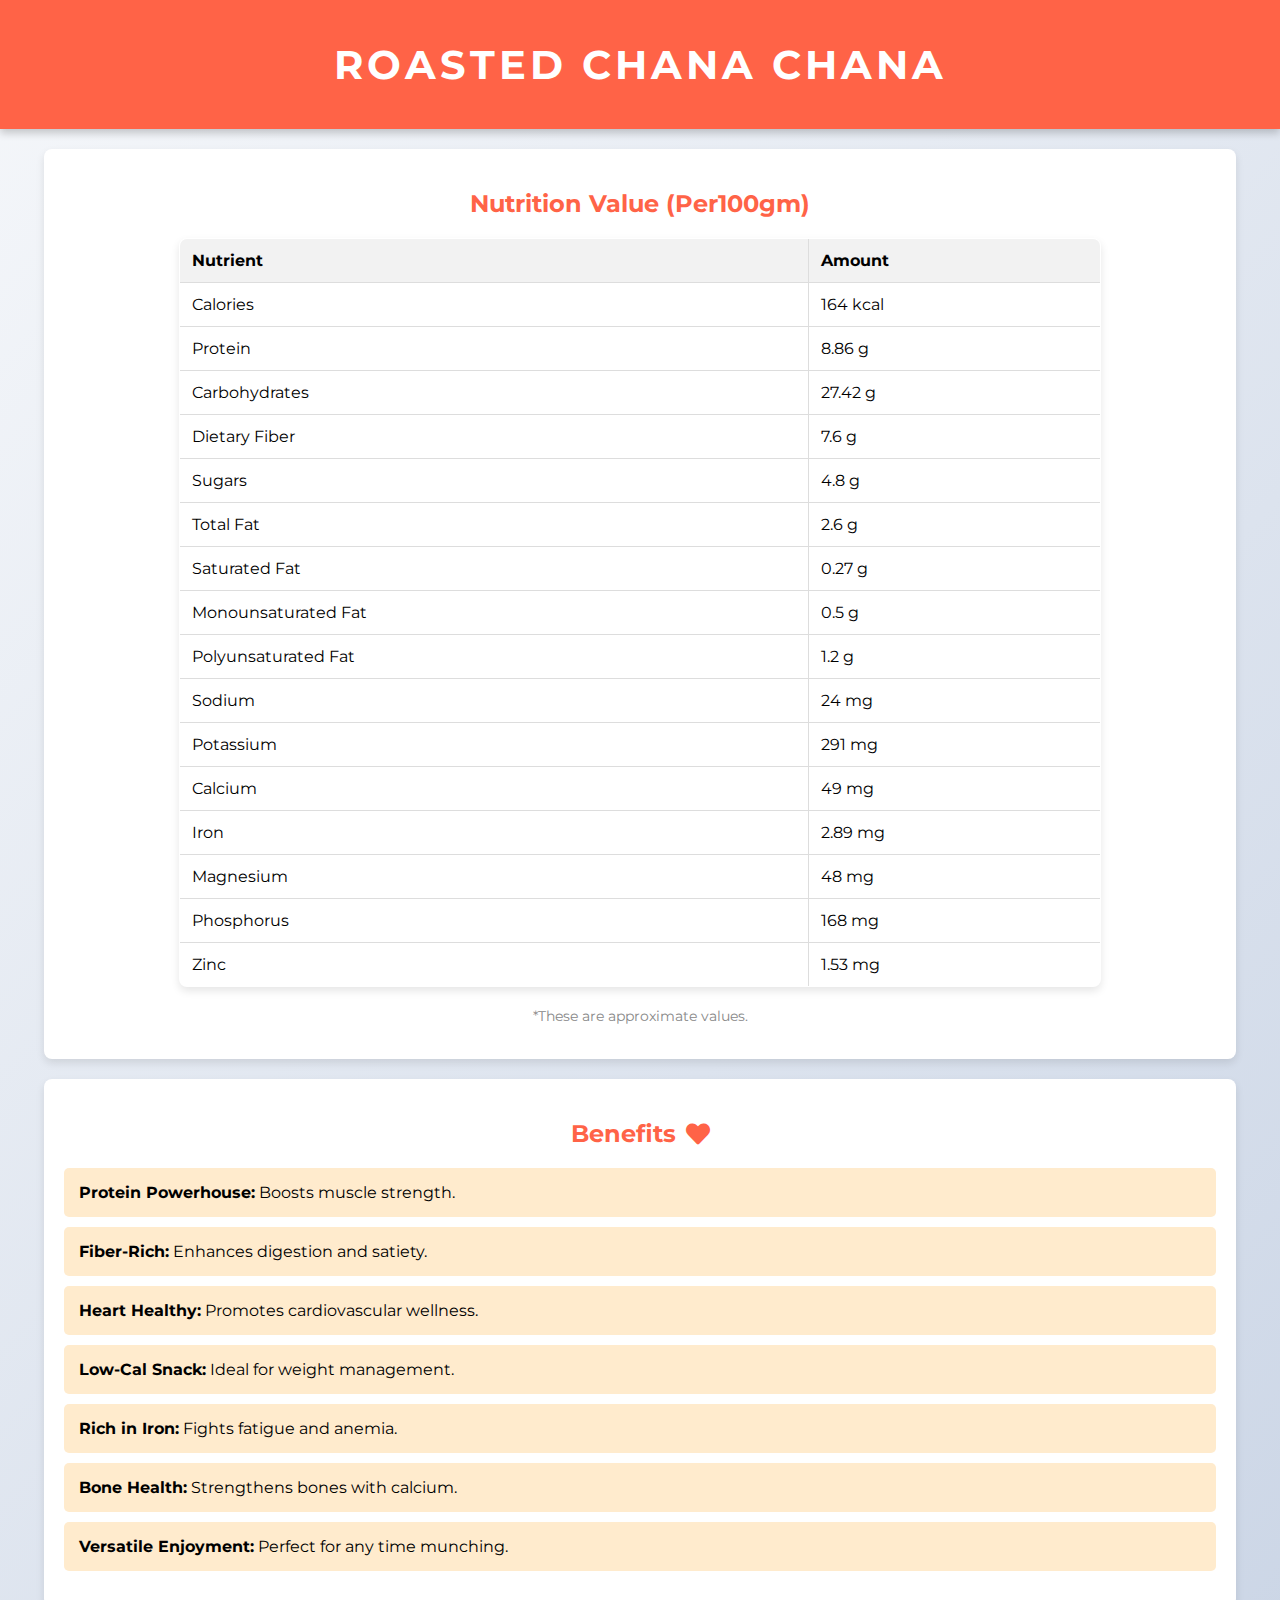
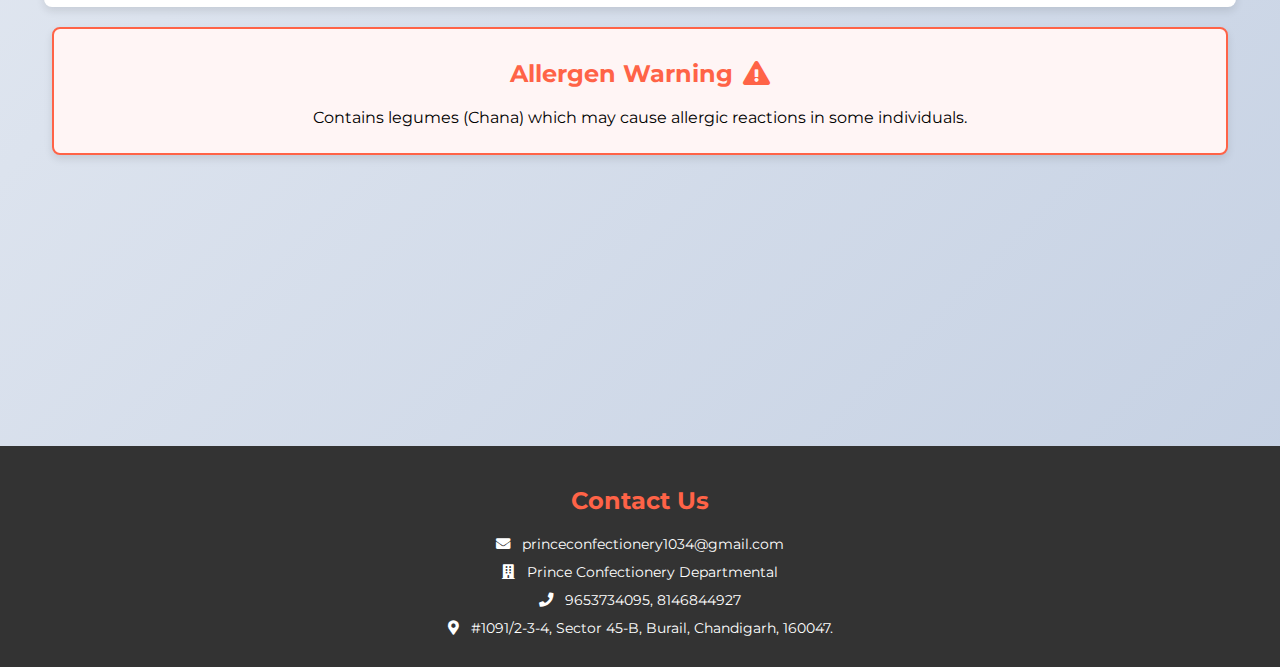
==== Chana/index.html @ 110889d0 "Add files via upload" ====
<!DOCTYPE html>
<html lang="en">
<head>
    <meta charset="UTF-8">
    <meta name="viewport" content="width=device-width, initial-scale=1.0">
    <title>Roasted Chana - Nutrition & Benefits</title>
    <link rel="stylesheet" href="styles.css">
    <link rel="stylesheet" href="https://cdnjs.cloudflare.com/ajax/libs/font-awesome/5.15.3/css/all.min.css">
</head>
<body>
    <header>
        <h1>Roasted Chana Chana</h1>


        
    </header>
    <section id="nutrition">
        <h2>Nutrition Value (Per100gm)</h2>
        <table>
            <tr><th>Nutrient</th><th>Amount</th></tr>
            <tr><td>Calories</td><td>164 kcal</td></tr>
            <tr><td>Protein</td><td>8.86 g</td></tr>
            <tr><td>Carbohydrates</td><td>27.42 g</td></tr>
            <tr><td>Dietary Fiber</td><td>7.6 g</td></tr>
            <tr><td>Sugars</td><td>4.8 g</td></tr>
            <tr><td>Total Fat</td><td>2.6 g</td></tr>
            <tr><td>Saturated Fat</td><td>0.27 g</td></tr>
            <tr><td>Monounsaturated Fat</td><td>0.5 g</td></tr>
            <tr><td>Polyunsaturated Fat</td><td>1.2 g</td></tr>
            <tr><td>Sodium</td><td>24 mg</td></tr>
            <tr><td>Potassium</td><td>291 mg</td></tr>
            <tr><td>Calcium</td><td>49 mg</td></tr>
            <tr><td>Iron</td><td>2.89 mg</td></tr>
            <tr><td>Magnesium</td><td>48 mg</td></tr>
            <tr><td>Phosphorus</td><td>168 mg</td></tr>
            <tr><td>Zinc</td><td>1.53 mg</td></tr>
        </table>
        <p class="approx-values">*These are approximate values.</p>
    </section>
    <section id="benefits">
        <h2>Benefits <i class="fas fa-heart beating-heart"></i></h2>
        <ul>
            <li><strong>Protein Powerhouse:</strong> Boosts muscle strength.</li>
            <li><strong>Fiber-Rich:</strong> Enhances digestion and satiety.</li>
            <li><strong>Heart Healthy:</strong> Promotes cardiovascular wellness.</li>
            <li><strong>Low-Cal Snack:</strong> Ideal for weight management.</li>
            <li><strong>Rich in Iron:</strong> Fights fatigue and anemia.</li>
            <li><strong>Bone Health:</strong> Strengthens bones with calcium.</li>
            <li><strong>Versatile Enjoyment:</strong> Perfect for any time munching.</li>
        </ul>
    </section>
    <section id="allergens">
        <h2>Allergen Warning <i class="fas fa-exclamation-triangle"></i></h2>
        <p>Contains legumes (Chana) which may cause allergic reactions in some individuals.</p>
    </section>
    <section id="products">
        <h2>Try Our Other Products</h2>
        <div class="product">
            <img src="Soyabean.png" alt="Roasted Wheat">
            <p>Roasted Wheat</p>
        </div>
        <div class="product">
            <img src="Soyabean.png" alt="Roasted Bajra">
            <p>Roasted Bajra</p>
        </div>
        <div class="product">
            <a href="www.google.com" ><img src="Soyabean.png" alt="Roasted Soyabean"></a>
            <p>Roasted Soyabean</p>
        </div>
    </section>
    <footer>
        <h2>Contact Us</h2>
        <p><i class="fas fa-envelope"></i> princeconfectionery1034@gmail.com</p>
        <p><i class="fas fa-building"></i> Prince Confectionery Departmental</p>
        <p><i class="fas fa-phone"></i> 9653734095, 8146844927</p>
        <p><a href="https://maps.app.goo.gl/eASZc3ois9UFohSb9" ><i class="fas fa-map-marker-alt"></i> #1091/2-3-4, Sector 45-B, Burail, Chandigarh, 160047.</a></p>
    </footer>
    <script src="scripts.js"></script>
</body>
</html>
---- Chana/styles.css ----
@import url('https://fonts.googleapis.com/css2?family=Montserrat:wght@400;700&display=swap');

body {
    font-family: 'Montserrat', sans-serif;
    margin: 0;
    padding: 0;
    box-sizing: border-box;
    background: linear-gradient(135deg, #f5f7fa 0%, #c3cfe2 100%);
    animation: fadeIn 1s ease-in;
}

@keyframes fadeIn {
    from { opacity: 0; }
    to { opacity: 1; }
}

header {
    background-color: #ff6347;
    padding: 40px;
    text-align: center;
    box-shadow: 0 4px 8px rgba(0, 0, 0, 0.2);
    position: relative;
    z-index: 1;
    overflow: hidden;
}

header h1 {
    margin: 0;
    color: #fff;
    font-size: 2.5rem;
    text-transform: uppercase;
    letter-spacing: 4px;
    position: relative;
    animation: headerAnimation 3s infinite;
}

@keyframes headerAnimation {
    0% { transform: translateX(0); }
    50% { transform: translateX(-10px); }
    100% { transform: translateX(0); }
}

section {
    padding: 20px;
    margin: 20px auto;
    border-radius: 8px;
    box-shadow: 0 4px 8px rgba(0, 0, 0, 0.1);
    background: #fff;
    max-width: 90%;
}

h2 {
    color: #ff6347;
    display: flex;
    align-items: center;
    justify-content: center;
}

#allergen h2{
    text-align: center;
}

h2 i {
    margin-left: 10px;
}

table {
    width: 80%;
    border-collapse: collapse;
    margin: 0 auto 20px auto;
    box-shadow: 0 4px 8px rgba(0, 0, 0, 0.1);
    border-radius: 8px;
    overflow: hidden;
}

table, th, td {
    border: 1px solid #ddd;
}

th, td {
    padding: 12px;
    text-align: left;
}

th {
    background-color: #f2f2f2;
}

.approx-values {
    color: #888;
    font-size: 0.9em;
    text-align: center;
}

ul {
    list-style: none;
    padding: 0;
}

ul li {
    background-color: #ffebcd;
    margin: 10px 0;
    padding: 15px;
    border-radius: 5px;
    transition: background-color 0.3s;
}

ul li:hover {
    background-color: #ffe4b5;
}

.beating-heart {
    animation: heartbeat 4s infinite;
}

@keyframes heartbeat {
    0%, 20%, 40%, 60%, 80%, 100% {
        transform: scale(1);
    }
    10%, 30%, 50%, 70%, 90% {
        transform: scale(1.1);
    }
}

#allergens {
    border: 2px solid #ff6347;
    padding: 10px;
    border-radius: 8px;
    background: #fff5f5;
    text-align: center;
}

#products {
    display: flex;
    justify-content: space-around;
    align-items: center;
    flex-wrap: wrap;
}

.product {
    margin: 10px;
    text-align: center;
}

.product img {
    width: 120px;
    height: 120px;
    border-radius: 8px;
    padding: 8px;
    /* box-shadow: 0 4px 8px rgba(0, 0, 0, 0.2); */
    transition: background-color 0.3s;
    cursor: pointer;
}

.product img:hover {
    background-color: rgba(255, 99, 71, 0.1);
}

footer {
    background-color: #333;
    color: #fff;
    padding: 20px;
    text-align: center;
}

footer p {
    margin: 10px 0;
    font-size: 0.9em;
}

footer i {
    margin-right: 8px;
}

footer p a{
    background-color: #333;
    color: #fff;
    text-decoration: none;
    text-align: center;
}

@media only screen and (max-width: 600px) {
    h1, h2 {
        font-size: 1.5rem;
    }

    th, td {
        font-size: 0.9rem;
    }

    ul li {
        font-size: 1rem;
    }

    footer p {
        font-size: 0.9rem;
    }

    table {
        width: 100%;
    }
}
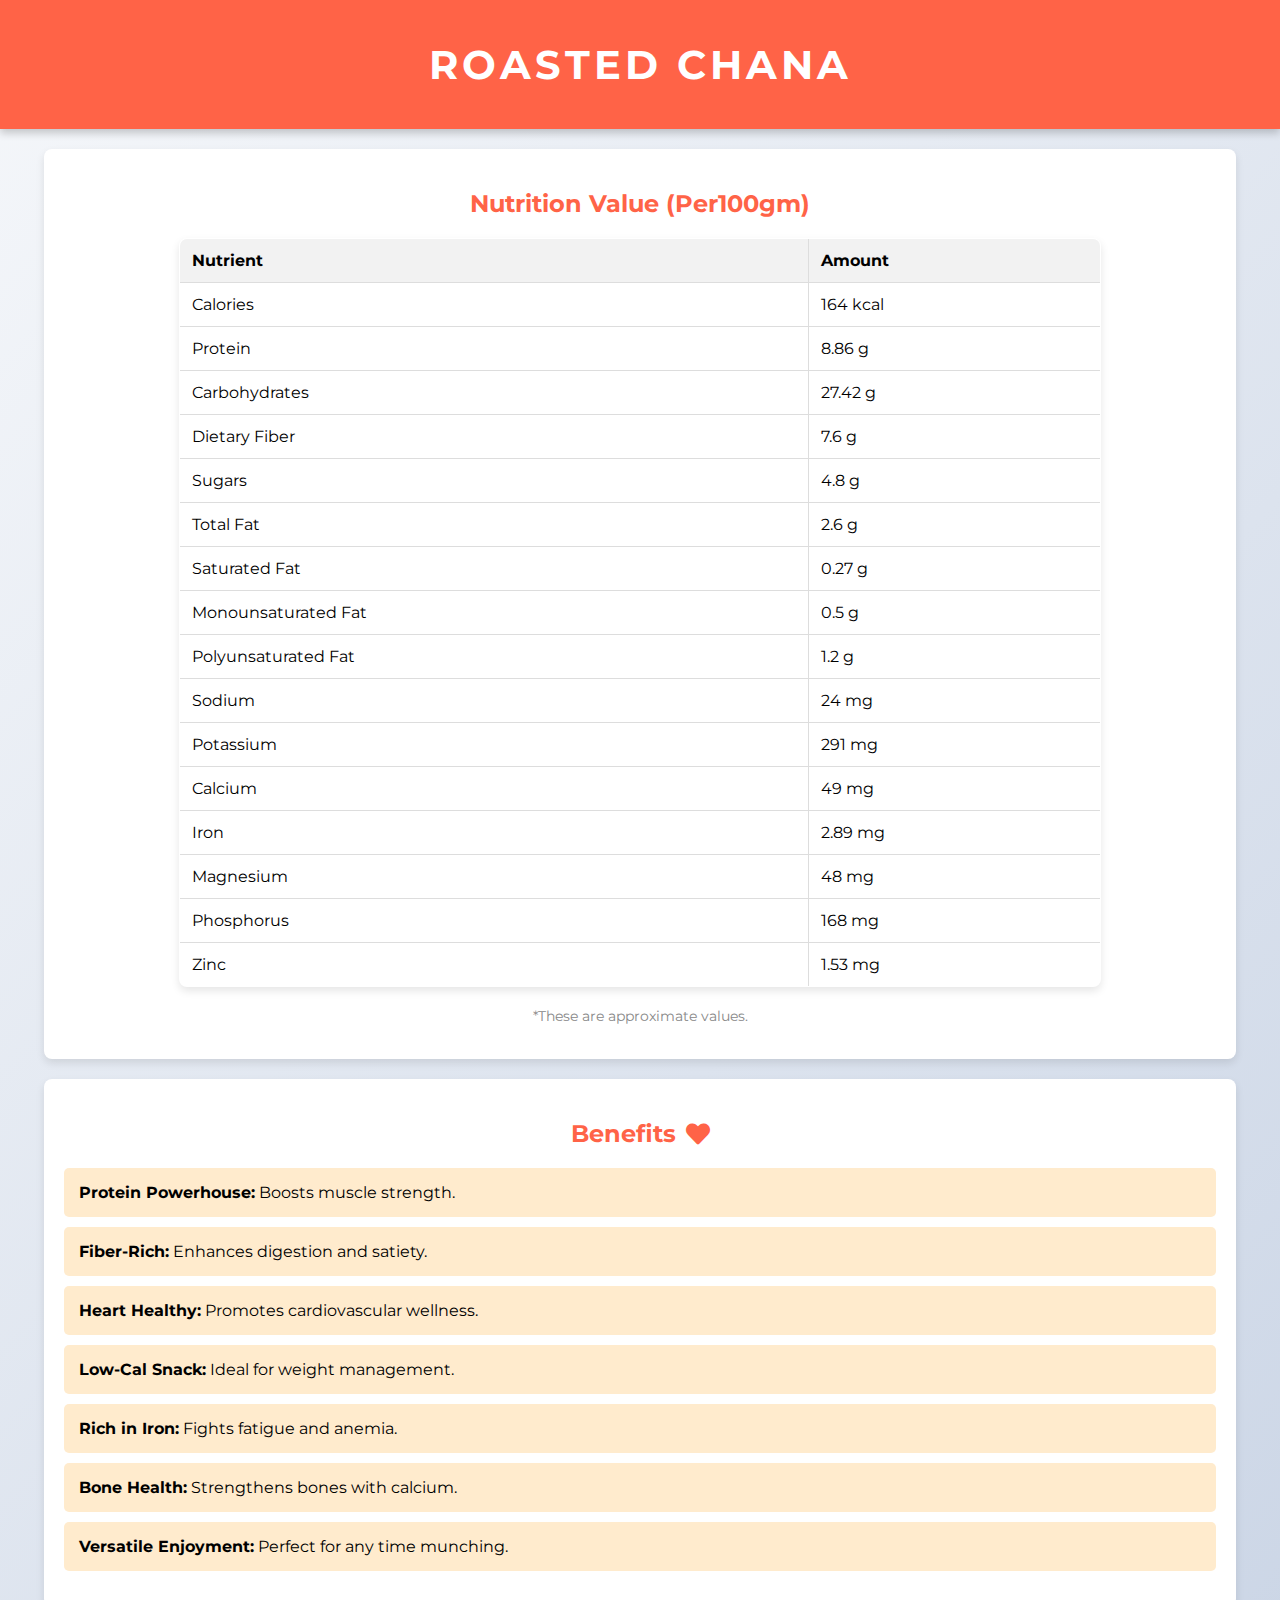
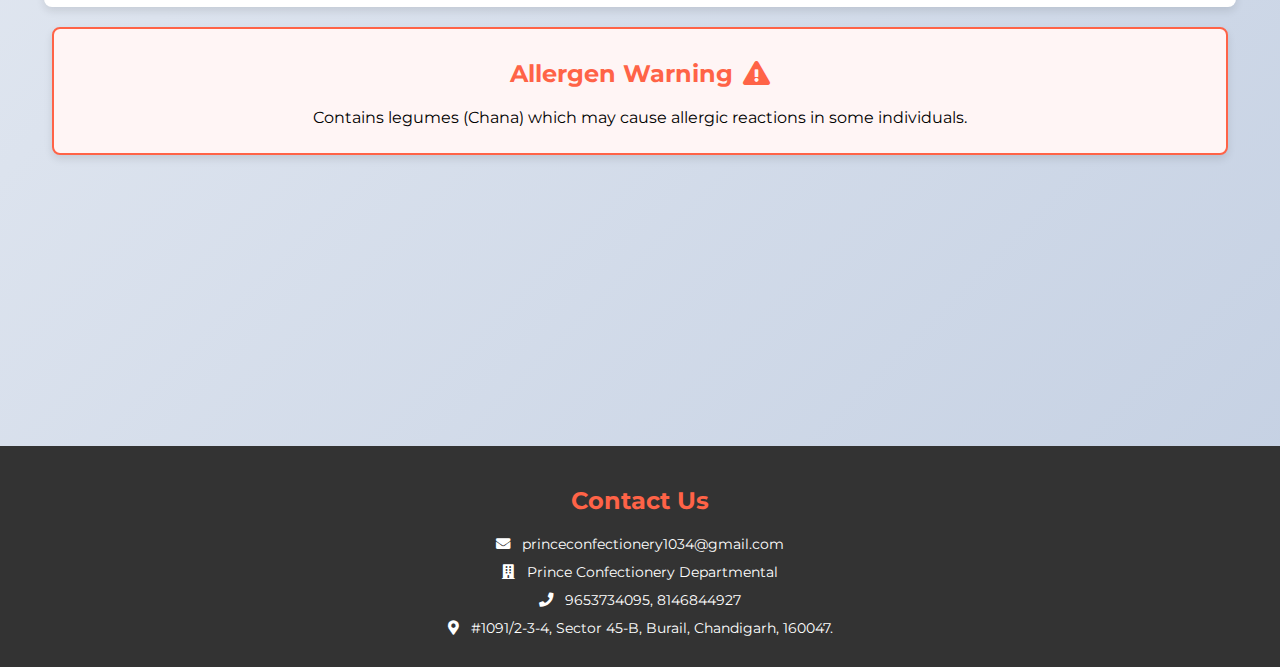
==== commit 9ad91edf: "Update index.html" ====
--- a/Chana/index.html
+++ b/Chana/index.html
@@ -9,10 +9,7 @@
 </head>
 <body>
     <header>
-        <h1>Roasted Chana Chana</h1>
-
-
-        
+        <h1>Roasted Chana</h>
     </header>
     <section id="nutrition">
         <h2>Nutrition Value (Per100gm)</h2>
